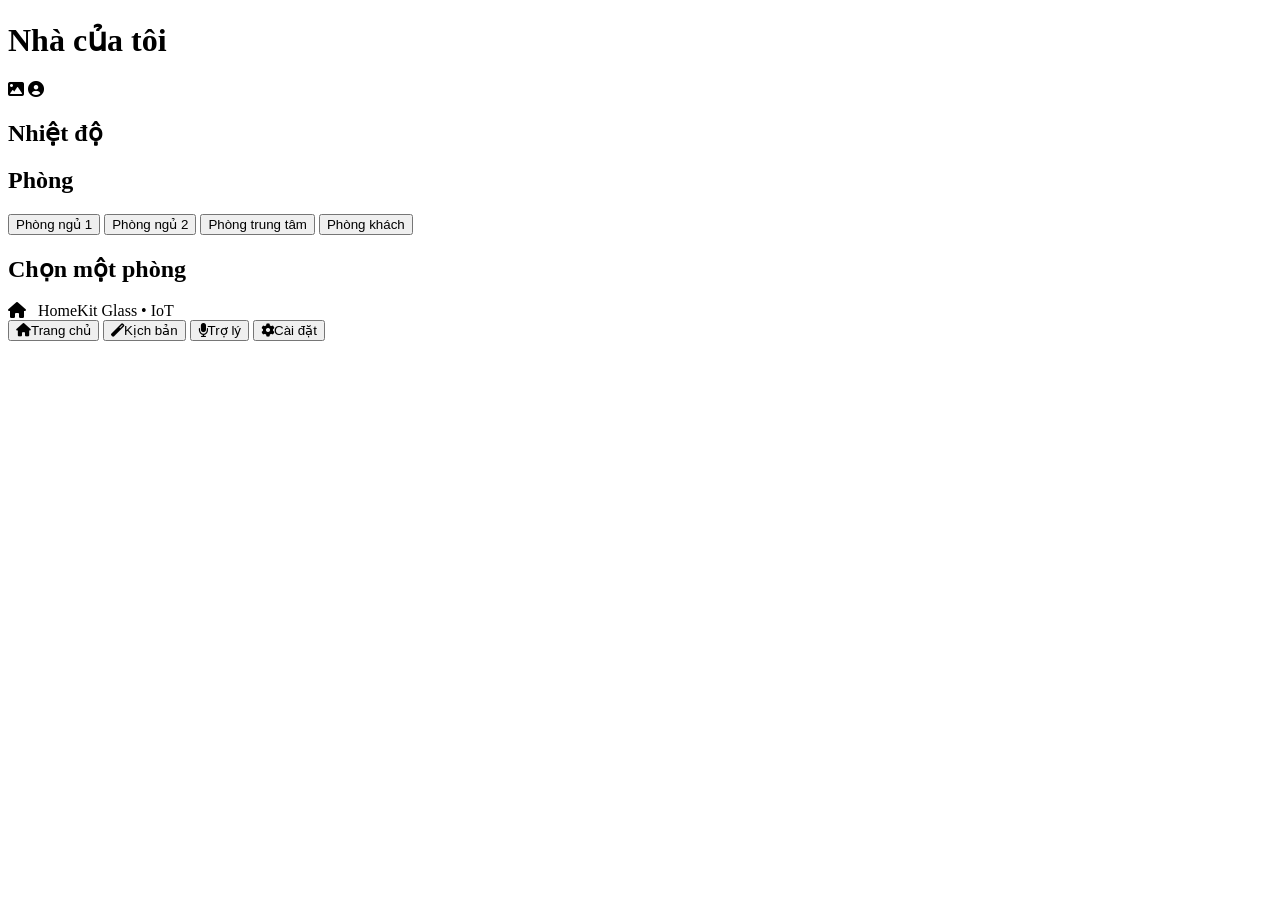
==== index.html @ 7f70e3db "Add files via upload" ====
<!DOCTYPE html>
<html lang="vi">
<head>
    <meta charset="UTF-8" />
    <meta name="viewport" content="width=device-width, initial-scale=1.0, maximum-scale=1.5, user-scalable=yes" />
    <title>HomeKit Glass – IoT</title>
    <!-- Font Awesome -->
    <link rel="stylesheet" href="https://cdnjs.cloudflare.com/ajax/libs/font-awesome/6.0.0-beta3/css/all.min.css" />
    <!-- CSS riêng -->
    <link rel="stylesheet" href="style.css" />
</head>
<body>
    <!-- Các giọt nước trang trí -->
    <div class="water-drop drop1"></div>
    <div class="water-drop drop2"></div>
    <div class="water-drop drop3"></div>
    <div class="water-drop drop4"></div>
    <div class="water-drop drop5"></div>

    <div class="app-container" id="appContainer">
        <!-- Header -->
        <header class="header">
            <h1>Nhà của tôi</h1>
            <div class="header-actions">
                <i class="fas fa-image" id="changeBgBtn" title="Đổi hình nền"></i>
                <i class="fas fa-user-circle"></i>
            </div>
        </header>

        <!-- Khu vực vòng tròn nhiệt độ -->
        <section class="temperature-section">
            <h2 class="section-title">Nhiệt độ</h2>
            <div class="circle-grid" id="circleGrid">
                <!-- 5 vòng tròn sẽ được tạo bởi JavaScript -->
            </div>
        </section>

        <!-- Các phòng (button) -->
        <section class="rooms-section">
            <h2 class="section-title">Phòng</h2>
            <div class="room-grid" id="roomGrid">
                <button class="room-btn" data-room="phong-ngu-1">Phòng ngủ 1</button>
                <button class="room-btn" data-room="phong-ngu-2">Phòng ngủ 2</button>
                <button class="room-btn" data-room="phong-trung-tam">Phòng trung tâm</button>
                <button class="room-btn" data-room="phong-khach">Phòng khách</button>
            </div>
        </section>

        <!-- Khu vực hiển thị thiết bị theo phòng -->
        <section class="devices-section" id="devicesSection">
            <h2 class="section-title" id="roomTitle">Chọn một phòng</h2>
            <div class="device-grid" id="deviceGrid">
                <!-- Các thiết bị sẽ được render bởi JS -->
            </div>
        </section>

        <footer class="footer-note">
            <i class="fas fa-home"></i> &nbsp; HomeKit Glass &bull; IoT
        </footer>
    </div>

    <!-- Bottom Floating Dock -->
    <div class="bottom-dock" id="bottomDock">
        <div class="dock-items">
            <button class="dock-item active" data-tab="home"><i class="fas fa-home"></i><span>Trang chủ</span></button>
            <button class="dock-item" data-tab="scenes"><i class="fas fa-magic"></i><span>Kịch bản</span></button>
            <button class="dock-item" id="voiceBtn"><i class="fas fa-microphone"></i><span>Trợ lý</span></button>
            <button class="dock-item" data-tab="settings"><i class="fas fa-cog"></i><span>Cài đặt</span></button>
        </div>
        <!-- Chỉ báo giọt nước (blob) -->
        <div class="dock-indicator" id="dockIndicator"></div>
    </div>

    <!-- Voice Assistant Wave (hiện khi bấm micro) -->
    <div class="voice-wave" id="voiceWave">
        <div class="wave-bar"></div>
        <div class="wave-bar"></div>
        <div class="wave-bar"></div>
        <div class="wave-bar"></div>
        <div class="wave-bar"></div>
        <div class="wave-bar"></div>
        <div class="wave-bar"></div>
        <div class="wave-bar"></div>
        <div class="wave-bar"></div>
        <div class="wave-bar"></div>
        <div class="wave-bar"></div>
        <div class="wave-bar"></div>
        <div class="wave-bar"></div>
        <div class="wave-bar"></div>
        <div class="wave-bar"></div>
        <div class="wave-bar"></div>
        <div class="wave-bar"></div>
        <div class="wave-bar"></div>
        <div class="wave-bar"></div>
        <div class="wave-bar"></div>
        <div class="wave-bar"></div>
        <div class="wave-bar"></div>
        <div class="wave-bar"></div>
        <div class="wave-bar"></div>
    </div>

    <!-- File input ẩn để đổi hình nền -->
    <input type="file" id="bgInput" accept="image/*" style="display:none;" />

    <!-- ====== PANEL CÀI ĐẶT (Settings) ====== -->
    <div class="settings-overlay" id="settingsOverlay" style="display:none;">
        <div class="settings-panel">
            <div class="settings-header">
                <h2><i class="fas fa-cog"></i> Cài đặt</h2>
                <button class="settings-close" id="settingsClose">&times;</button>
            </div>
            <div class="settings-body">
                <!-- Nhóm GIAO DIỆN -->
                <div class="settings-group">
                    <div class="group-title">GIAO DIỆN</div>
                    <!-- Chủ đề màu -->
                    <div class="setting-item">
                        <div class="setting-icon"><i class="fas fa-palette"></i></div>
                        <div class="setting-content">
                            <label>Chủ đề màu</label>
                            <div class="color-presets">
                                <button class="color-preset" style="background:#00f2fe;" data-color="#00f2fe" title="Cyan Neon"></button>
                                <button class="color-preset" style="background:#7928ca;" data-color="#7928ca" title="Cyberpunk Purple"></button>
                                <button class="color-preset" style="background:#ff5e62;" data-color="#ff5e62" title="Sunset Orange"></button>
                                <button class="color-preset" style="background:#00b09b;" data-color="#00b09b" title="Emerald Green"></button>
                                <button class="color-preset" style="background:#ff007f;" data-color="#ff007f" title="Neon Pink"></button>
                                <input type="color" id="customColorPicker" value="#2c6bff" title="Chọn màu tùy ý" />
                                <input type="text" id="customColorHex" placeholder="#HEX" maxlength="7" value="#2c6bff" />
                            </div>
                        </div>
                    </div>
                    <!-- Độ mờ kính -->
                    <div class="setting-item">
                        <div class="setting-icon"><i class="fas fa-eye"></i></div>
                        <div class="setting-content">
                            <label>Độ trong suốt của kính</label>
                            <input type="range" id="glassOpacitySlider" min="0.1" max="0.9" step="0.05" value="0.25" />
                            <span class="range-value" id="glassOpacityValue">0.25</span>
                        </div>
                    </div>
                    <!-- Độ mờ ảnh nền -->
                    <div class="setting-item">
                        <div class="setting-icon"><i class="fas fa-blur"></i></div>
                        <div class="setting-content">
                            <label>Độ mờ ảnh nền (Blur)</label>
                            <input type="range" id="bgBlurSlider" min="0" max="20" step="1" value="8" />
                            <span class="range-value" id="bgBlurValue">8</span>
                        </div>
                    </div>
                    <!-- Dark/Light mode -->
                    <div class="setting-item">
                        <div class="setting-icon"><i class="fas fa-moon"></i></div>
                        <div class="setting-content">
                            <label>Chế độ kính</label>
                            <div class="toggle-switch">
                                <input type="checkbox" id="darkModeToggle" checked />
                                <label for="darkModeToggle" class="toggle-label"></label>
                                <span class="mode-label" id="modeLabel">Tối</span>
                            </div>
                        </div>
                    </div>
                </div>

                <!-- Nhóm KẾT NỐI -->
                <div class="settings-group">
                    <div class="group-title">KẾT NỐI</div>
                    <!-- MQTT Broker -->
                    <div class="setting-item">
                        <div class="setting-icon"><i class="fas fa-wifi"></i></div>
                        <div class="setting-content">
                            <label>MQTT Broker</label>
                            <div class="mqtt-fields">
                                <input type="text" id="mqttHost" placeholder="Host" value="broker.hivemq.com" />
                                <input type="text" id="mqttPort" placeholder="Port" value="1883" />
                                <input type="text" id="mqttUser" placeholder="Username" />
                                <input type="password" id="mqttPass" placeholder="Password" />
                            </div>
                            <button id="mqttSaveBtn" class="settings-btn">Lưu &amp; Kết nối</button>
                            <div class="connection-status">
                                <span id="connLed" class="led led-green"></span>
                                <span id="connStatusText">Đã kết nối</span>
                                <span id="connPing" style="margin-left:10px;font-size:12px;color:#4a5a7a;">Ping: 12 ms</span>
                            </div>
                        </div>
                    </div>
                    <!-- Tần suất cập nhật -->
                    <div class="setting-item">
                        <div class="setting-icon"><i class="fas fa-sync-alt"></i></div>
                        <div class="setting-content">
                            <label>Tần suất cập nhật</label>
                            <select id="refreshRate">
                                <option value="2000">2 giây</option>
                                <option value="5000" selected>5 giây</option>
                                <option value="10000">10 giây</option>
                            </select>
                        </div>
                    </div>
                </div>

                <!-- Nhóm ÂM THANH -->
                <div class="settings-group">
                    <div class="group-title">ÂM THANH</div>
                    <div class="setting-item">
                        <div class="setting-icon"><i class="fas fa-volume-up"></i></div>
                        <div class="setting-content">
                            <label>Âm thanh nút bấm</label>
                            <div class="toggle-switch">
                                <input type="checkbox" id="soundToggle" checked />
                                <label for="soundToggle" class="toggle-label"></label>
                            </div>
                        </div>
                    </div>
                    <div class="setting-item">
                        <div class="setting-icon"><i class="fas fa-microphone-alt"></i></div>
                        <div class="setting-content">
                            <label>Phản hồi giọng nói</label>
                            <div class="toggle-switch">
                                <input type="checkbox" id="voiceFeedbackToggle" checked />
                                <label for="voiceFeedbackToggle" class="toggle-label"></label>
                            </div>
                        </div>
                    </div>
                </div>

                <!-- Nhóm QUẢN LÝ -->
                <div class="settings-group">
                    <div class="group-title">QUẢN LÝ</div>
                    <div class="setting-item">
                        <div class="setting-icon"><i class="fas fa-undo-alt"></i></div>
                        <div class="setting-content">
                            <label>Khôi phục cài đặt gốc</label>
                            <button id="resetBtn" class="settings-btn reset-btn">Reset</button>
                        </div>
                    </div>
                </div>
            </div>
        </div>
    </div>

    <!-- JavaScript riêng -->
    <script src="script.js"></script>
</body>
</html>
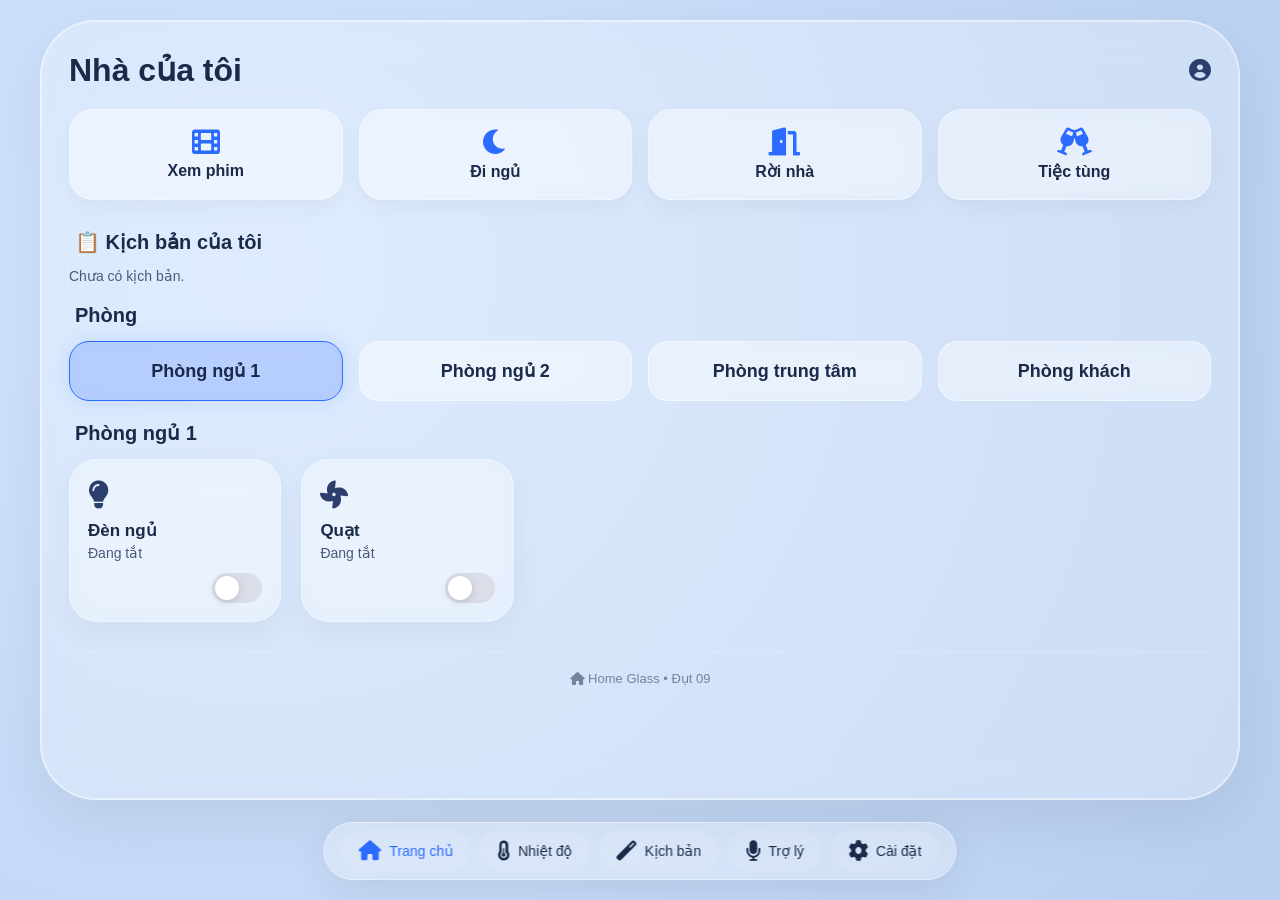
==== commit 7cfab491: "Add files via upload" ====
--- a/index.html
+++ b/index.html
@@ -3,241 +3,440 @@
 <head>
     <meta charset="UTF-8" />
     <meta name="viewport" content="width=device-width, initial-scale=1.0, maximum-scale=1.5, user-scalable=yes" />
-    <title>HomeKit Glass – IoT</title>
-    <!-- Font Awesome -->
+    <title>HomeKit – Trang chủ</title>
     <link rel="stylesheet" href="https://cdnjs.cloudflare.com/ajax/libs/font-awesome/6.0.0-beta3/css/all.min.css" />
-    <!-- CSS riêng -->
-    <link rel="stylesheet" href="style.css" />
+    <style>
+        * { margin: 0; padding: 0; box-sizing: border-box; font-family: -apple-system, BlinkMacSystemFont, 'Segoe UI', Roboto, sans-serif; }
+        body {
+            min-height: 100vh;
+            background: radial-gradient(circle at 20% 30%, #d4e6ff, #b8cff0);
+            padding: 20px 20px 100px;
+            display: flex;
+            justify-content: center;
+            transition: background 0.5s;
+            background-size: cover;
+            background-position: center;
+        }
+        :root {
+            --primary-color: #2c6bff;
+            --glass-opacity: 0.25;
+            --glass-blur: 18px;
+        }
+        .app-container {
+            max-width: 1200px; width: 100%;
+            background: rgba(255,255,255,0.25);
+            backdrop-filter: blur(var(--glass-blur, 18px));
+            -webkit-backdrop-filter: blur(var(--glass-blur, 18px));
+            border-radius: 56px;
+            padding: 30px 28px 35px;
+            border: 1px solid rgba(255,255,255,0.5);
+            box-shadow: 0 20px 60px rgba(0,0,0,0.08), 0 0 0 1px rgba(255,255,255,0.4) inset;
+            transition: 0.3s;
+            position: relative;
+        }
+        .header { display: flex; justify-content: space-between; align-items: center; padding-bottom: 20px; flex-wrap: wrap; gap: 12px; }
+        .header h1 { font-size: 32px; font-weight: 700; color: #1c2a4a; }
+        .header-actions { display: flex; gap: 20px; font-size: 22px; color: #2c3e6b; cursor: pointer; }
+        .section-title { font-size: 20px; font-weight: 600; color: #1c2a4a; margin: 20px 0 14px 6px; }
+
+        /* Quick scenes */
+        .quick-scenes { display: grid; grid-template-columns: repeat(4, 1fr); gap: 16px; margin-bottom: 30px; }
+        .scene-card {
+            background: rgba(255,255,255,0.3);
+            backdrop-filter: blur(10px);
+            border-radius: 24px;
+            padding: 18px 12px;
+            text-align: center;
+            border: 1px solid rgba(255,255,255,0.4);
+            cursor: pointer;
+            transition: 0.25s;
+            box-shadow: 0 8px 20px rgba(0,0,0,0.04);
+        }
+        .scene-card:hover { transform: translateY(-4px); background: rgba(255,255,255,0.45); }
+        .scene-card i { font-size: 28px; color: var(--primary-color); margin-bottom: 6px; display: block; }
+        .scene-card span { font-weight: 600; color: #1c2a4a; font-size: 16px; }
+
+        /* My scenes (from kichban) */
+        .my-scenes { display: flex; flex-wrap: wrap; gap: 12px; margin-bottom: 20px; }
+        .my-scene-btn {
+            background: rgba(255,255,255,0.25);
+            backdrop-filter: blur(8px);
+            border: 1px solid rgba(255,255,255,0.4);
+            border-radius: 30px;
+            padding: 10px 20px;
+            font-size: 16px;
+            font-weight: 500;
+            color: #1c2a4a;
+            cursor: pointer;
+            transition: 0.2s;
+            display: flex;
+            align-items: center;
+            gap: 8px;
+        }
+        .my-scene-btn:hover { background: rgba(255,255,255,0.45); transform: translateY(-2px); }
+        .my-scene-btn i { color: var(--primary-color); }
+
+        /* Rooms & devices */
+        .room-grid { display: grid; grid-template-columns: repeat(4, 1fr); gap: 16px; margin-bottom: 20px; }
+        .room-btn {
+            background: rgba(255,255,255,0.3);
+            backdrop-filter: blur(10px);
+            border: 1px solid rgba(255,255,255,0.5);
+            border-radius: 20px;
+            padding: 18px 12px;
+            font-size: 18px;
+            font-weight: 600;
+            color: #1c2a4a;
+            cursor: pointer;
+            transition: 0.25s;
+            text-align: center;
+            position: relative;
+            overflow: hidden;
+        }
+        .room-btn:hover { transform: translateY(-3px); background: rgba(255,255,255,0.45); }
+        .room-btn.active {
+            background: rgba(44, 107, 255, 0.25);
+            border-color: var(--primary-color);
+            box-shadow: 0 0 20px rgba(44,107,255,0.15);
+        }
+        .device-grid {
+            display: grid;
+            grid-template-columns: repeat(auto-fill, minmax(200px, 1fr));
+            gap: 20px;
+            margin-top: 6px;
+        }
+        .device-card {
+            background: rgba(255,255,255, var(--glass-opacity));
+            backdrop-filter: blur(var(--glass-blur));
+            border-radius: 28px;
+            padding: 20px 18px 18px;
+            border: 1px solid rgba(255,255,255,0.4);
+            box-shadow: 0 10px 30px rgba(0,0,0,0.05);
+            display: flex;
+            flex-direction: column;
+            min-height: 150px;
+            transition: 0.3s;
+            position: relative;
+            overflow: hidden;
+        }
+        .device-card:hover { background: rgba(255,255,255,0.4); transform: translateY(-2px); }
+        .device-icon { font-size: 28px; color: #2c3e6b; margin-bottom: 8px; }
+        .device-name { font-size: 17px; font-weight: 600; color: #1c2a4a; }
+        .device-status { font-size: 14px; color: #4a5a7a; margin: 4px 0 12px; flex: 1; }
+        .toggle-wrapper { display: flex; justify-content: flex-end; margin-top: auto; }
+        .toggle {
+            width: 50px; height: 30px;
+            background: rgba(200,200,210,0.5);
+            border-radius: 30px;
+            position: relative;
+            cursor: pointer;
+            border: none;
+            outline: none;
+            transition: 0.3s;
+            backdrop-filter: blur(4px);
+        }
+        .toggle.active {
+            background: var(--primary-color);
+            box-shadow: 0 0 24px var(--primary-color), 0 0 48px var(--primary-color);
+        }
+        .toggle::after {
+            content: '';
+            position: absolute;
+            top: 3px; left: 3px;
+            width: 24px; height: 24px;
+            background: white;
+            border-radius: 50%;
+            box-shadow: 0 2px 8px rgba(0,0,0,0.15);
+            transition: 0.3s;
+        }
+        .toggle.active::after { left: 23px; }
+
+        /* Bottom nav */
+        .bottom-nav {
+            position: fixed;
+            bottom: 20px;
+            left: 50%;
+            transform: translateX(-50%);
+            background: rgba(255,255,255,0.3);
+            backdrop-filter: blur(20px);
+            -webkit-backdrop-filter: blur(20px);
+            border-radius: 40px;
+            padding: 8px 16px;
+            border: 1px solid rgba(255,255,255,0.4);
+            box-shadow: 0 10px 40px rgba(0,0,0,0.08);
+            z-index: 1000;
+            display: flex;
+            gap: 8px;
+            user-select: none;
+            min-width: 300px;
+            justify-content: center;
+        }
+        .nav-item {
+            background: transparent;
+            border: none;
+            padding: 10px 18px;
+            border-radius: 30px;
+            cursor: pointer;
+            display: flex;
+            align-items: center;
+            gap: 8px;
+            font-size: 16px;
+            font-weight: 500;
+            color: #1c2a4a;
+            transition: 0.2s;
+            background: rgba(255,255,255,0.1);
+            text-decoration: none;
+        }
+        .nav-item i { font-size: 20px; }
+        .nav-item span { font-size: 14px; }
+        .nav-item:hover { background: rgba(255,255,255,0.2); }
+        .nav-item.active { color: var(--primary-color); }
+
+        @media (max-width: 768px) {
+            .quick-scenes { grid-template-columns: repeat(2, 1fr); }
+            .room-grid { grid-template-columns: repeat(2, 1fr); }
+            .bottom-nav { min-width: unset; padding: 8px 12px; gap: 4px; }
+            .nav-item { padding: 8px 12px; font-size: 14px; }
+            .nav-item span { display: none; }
+            .nav-item i { font-size: 22px; }
+            .app-container { padding: 20px 16px 25px; }
+        }
+        @media (max-width: 480px) {
+            .device-grid { grid-template-columns: 1fr 1fr; }
+            .quick-scenes { grid-template-columns: 1fr 1fr; }
+            .room-grid { grid-template-columns: 1fr 1fr; }
+        }
+        .footer-note { margin-top: 30px; text-align: center; font-size: 13px; color: #4a5a7a; opacity: 0.7; border-top: 1px solid rgba(255,255,255,0.3); padding-top: 18px; }
+    </style>
 </head>
 <body>
-    <!-- Các giọt nước trang trí -->
-    <div class="water-drop drop1"></div>
-    <div class="water-drop drop2"></div>
-    <div class="water-drop drop3"></div>
-    <div class="water-drop drop4"></div>
-    <div class="water-drop drop5"></div>
-
-    <div class="app-container" id="appContainer">
-        <!-- Header -->
-        <header class="header">
-            <h1>Nhà của tôi</h1>
-            <div class="header-actions">
-                <i class="fas fa-image" id="changeBgBtn" title="Đổi hình nền"></i>
-                <i class="fas fa-user-circle"></i>
-            </div>
-        </header>
-
-        <!-- Khu vực vòng tròn nhiệt độ -->
-        <section class="temperature-section">
-            <h2 class="section-title">Nhiệt độ</h2>
-            <div class="circle-grid" id="circleGrid">
-                <!-- 5 vòng tròn sẽ được tạo bởi JavaScript -->
-            </div>
-        </section>
-
-        <!-- Các phòng (button) -->
-        <section class="rooms-section">
-            <h2 class="section-title">Phòng</h2>
-            <div class="room-grid" id="roomGrid">
-                <button class="room-btn" data-room="phong-ngu-1">Phòng ngủ 1</button>
-                <button class="room-btn" data-room="phong-ngu-2">Phòng ngủ 2</button>
-                <button class="room-btn" data-room="phong-trung-tam">Phòng trung tâm</button>
-                <button class="room-btn" data-room="phong-khach">Phòng khách</button>
-            </div>
-        </section>
-
-        <!-- Khu vực hiển thị thiết bị theo phòng -->
-        <section class="devices-section" id="devicesSection">
-            <h2 class="section-title" id="roomTitle">Chọn một phòng</h2>
-            <div class="device-grid" id="deviceGrid">
-                <!-- Các thiết bị sẽ được render bởi JS -->
-            </div>
-        </section>
-
-        <footer class="footer-note">
-            <i class="fas fa-home"></i> &nbsp; HomeKit Glass &bull; IoT
-        </footer>
-    </div>
-
-    <!-- Bottom Floating Dock -->
-    <div class="bottom-dock" id="bottomDock">
-        <div class="dock-items">
-            <button class="dock-item active" data-tab="home"><i class="fas fa-home"></i><span>Trang chủ</span></button>
-            <button class="dock-item" data-tab="scenes"><i class="fas fa-magic"></i><span>Kịch bản</span></button>
-            <button class="dock-item" id="voiceBtn"><i class="fas fa-microphone"></i><span>Trợ lý</span></button>
-            <button class="dock-item" data-tab="settings"><i class="fas fa-cog"></i><span>Cài đặt</span></button>
+
+<div class="app-container" id="appContainer">
+    <header class="header">
+        <h1>Nhà của tôi</h1>
+        <div class="header-actions"><i class="fas fa-user-circle"></i></div>
+    </header>
+
+    <!-- QUICK SCENES (cố định) -->
+    <section class="quick-scenes">
+        <div class="scene-card" data-scene="movie"><i class="fas fa-film"></i><span>Xem phim</span></div>
+        <div class="scene-card" data-scene="sleep"><i class="fas fa-moon"></i><span>Đi ngủ</span></div>
+        <div class="scene-card" data-scene="leave"><i class="fas fa-door-open"></i><span>Rời nhà</span></div>
+        <div class="scene-card" data-scene="party"><i class="fas fa-glass-cheers"></i><span>Tiệc tùng</span></div>
+    </section>
+
+    <!-- KỊCH BẢN CỦA TÔI (từ kichban) -->
+    <section>
+        <h2 class="section-title">📋 Kịch bản của tôi</h2>
+        <div class="my-scenes" id="myScenesContainer"></div>
+    </section>
+
+    <!-- PHÒNG -->
+    <section class="rooms-section">
+        <h2 class="section-title">Phòng</h2>
+        <div class="room-grid" id="roomGrid">
+            <button class="room-btn" data-room="phong-ngu-1">Phòng ngủ 1</button>
+            <button class="room-btn" data-room="phong-ngu-2">Phòng ngủ 2</button>
+            <button class="room-btn" data-room="phong-trung-tam">Phòng trung tâm</button>
+            <button class="room-btn" data-room="phong-khach">Phòng khách</button>
         </div>
-        <!-- Chỉ báo giọt nước (blob) -->
-        <div class="dock-indicator" id="dockIndicator"></div>
-    </div>
-
-    <!-- Voice Assistant Wave (hiện khi bấm micro) -->
-    <div class="voice-wave" id="voiceWave">
-        <div class="wave-bar"></div>
-        <div class="wave-bar"></div>
-        <div class="wave-bar"></div>
-        <div class="wave-bar"></div>
-        <div class="wave-bar"></div>
-        <div class="wave-bar"></div>
-        <div class="wave-bar"></div>
-        <div class="wave-bar"></div>
-        <div class="wave-bar"></div>
-        <div class="wave-bar"></div>
-        <div class="wave-bar"></div>
-        <div class="wave-bar"></div>
-        <div class="wave-bar"></div>
-        <div class="wave-bar"></div>
-        <div class="wave-bar"></div>
-        <div class="wave-bar"></div>
-        <div class="wave-bar"></div>
-        <div class="wave-bar"></div>
-        <div class="wave-bar"></div>
-        <div class="wave-bar"></div>
-        <div class="wave-bar"></div>
-        <div class="wave-bar"></div>
-        <div class="wave-bar"></div>
-        <div class="wave-bar"></div>
-    </div>
-
-    <!-- File input ẩn để đổi hình nền -->
-    <input type="file" id="bgInput" accept="image/*" style="display:none;" />
-
-    <!-- ====== PANEL CÀI ĐẶT (Settings) ====== -->
-    <div class="settings-overlay" id="settingsOverlay" style="display:none;">
-        <div class="settings-panel">
-            <div class="settings-header">
-                <h2><i class="fas fa-cog"></i> Cài đặt</h2>
-                <button class="settings-close" id="settingsClose">&times;</button>
-            </div>
-            <div class="settings-body">
-                <!-- Nhóm GIAO DIỆN -->
-                <div class="settings-group">
-                    <div class="group-title">GIAO DIỆN</div>
-                    <!-- Chủ đề màu -->
-                    <div class="setting-item">
-                        <div class="setting-icon"><i class="fas fa-palette"></i></div>
-                        <div class="setting-content">
-                            <label>Chủ đề màu</label>
-                            <div class="color-presets">
-                                <button class="color-preset" style="background:#00f2fe;" data-color="#00f2fe" title="Cyan Neon"></button>
-                                <button class="color-preset" style="background:#7928ca;" data-color="#7928ca" title="Cyberpunk Purple"></button>
-                                <button class="color-preset" style="background:#ff5e62;" data-color="#ff5e62" title="Sunset Orange"></button>
-                                <button class="color-preset" style="background:#00b09b;" data-color="#00b09b" title="Emerald Green"></button>
-                                <button class="color-preset" style="background:#ff007f;" data-color="#ff007f" title="Neon Pink"></button>
-                                <input type="color" id="customColorPicker" value="#2c6bff" title="Chọn màu tùy ý" />
-                                <input type="text" id="customColorHex" placeholder="#HEX" maxlength="7" value="#2c6bff" />
-                            </div>
-                        </div>
-                    </div>
-                    <!-- Độ mờ kính -->
-                    <div class="setting-item">
-                        <div class="setting-icon"><i class="fas fa-eye"></i></div>
-                        <div class="setting-content">
-                            <label>Độ trong suốt của kính</label>
-                            <input type="range" id="glassOpacitySlider" min="0.1" max="0.9" step="0.05" value="0.25" />
-                            <span class="range-value" id="glassOpacityValue">0.25</span>
-                        </div>
-                    </div>
-                    <!-- Độ mờ ảnh nền -->
-                    <div class="setting-item">
-                        <div class="setting-icon"><i class="fas fa-blur"></i></div>
-                        <div class="setting-content">
-                            <label>Độ mờ ảnh nền (Blur)</label>
-                            <input type="range" id="bgBlurSlider" min="0" max="20" step="1" value="8" />
-                            <span class="range-value" id="bgBlurValue">8</span>
-                        </div>
-                    </div>
-                    <!-- Dark/Light mode -->
-                    <div class="setting-item">
-                        <div class="setting-icon"><i class="fas fa-moon"></i></div>
-                        <div class="setting-content">
-                            <label>Chế độ kính</label>
-                            <div class="toggle-switch">
-                                <input type="checkbox" id="darkModeToggle" checked />
-                                <label for="darkModeToggle" class="toggle-label"></label>
-                                <span class="mode-label" id="modeLabel">Tối</span>
-                            </div>
-                        </div>
+    </section>
+
+    <!-- THIẾT BỊ -->
+    <section class="devices-section">
+        <h2 class="section-title" id="roomTitle">Chọn một phòng</h2>
+        <div class="device-grid" id="deviceGrid"></div>
+    </section>
+
+    <div class="footer-note"><i class="fas fa-home"></i> Home Glass &bull; Đụt 09</div>
+</div>
+
+<!-- BOTTOM NAV -->
+<nav class="bottom-nav">
+    <a href="index.html" class="nav-item active"><i class="fas fa-home"></i><span>Trang chủ</span></a>
+    <a href="nhietdo.html" class="nav-item"><i class="fas fa-thermometer-half"></i><span>Nhiệt độ</span></a>
+    <a href="kichban.html" class="nav-item"><i class="fas fa-magic"></i><span>Kịch bản</span></a>
+    <a href="troly.html" class="nav-item"><i class="fas fa-microphone"></i><span>Trợ lý</span></a>
+    <a href="caidat.html" class="nav-item"><i class="fas fa-cog"></i><span>Cài đặt</span></a>
+</nav>
+
+<script>
+(function() {
+    'use strict';
+
+    const roomDevices = {
+        'phong-ngu-1': [
+            { name: 'Đèn ngủ', icon: 'fa-lightbulb', status: 'Đang tắt', on: false, type: 'light' },
+            { name: 'Quạt', icon: 'fa-fan', status: 'Đang tắt', on: false, type: 'fan' }
+        ],
+        'phong-ngu-2': [
+            { name: 'Đèn học', icon: 'fa-lamp', status: 'Đang tắt', on: false, type: 'light' },
+            { name: 'Ổ cắm', icon: 'fa-plug', status: 'Đang tắt', on: false, type: 'plug' }
+        ],
+        'phong-trung-tam': [
+            { name: 'Đèn trần', icon: 'fa-lightbulb', status: 'Đang tắt', on: false, type: 'light' },
+            { name: 'Máy lạnh', icon: 'fa-snowflake', status: 'Đang tắt', on: false, type: 'ac' },
+            { name: 'TV', icon: 'fa-tv', status: 'Đang tắt', on: false, type: 'tv' }
+        ],
+        'phong-khach': [
+            { name: 'Đèn chùm', icon: 'fa-lightbulb', status: 'Đang tắt', on: false, type: 'light' },
+            { name: 'Quạt trần', icon: 'fa-fan', status: 'Đang tắt', on: false, type: 'fan' },
+            { name: 'Rèm cửa', icon: 'fa-wind', status: 'Đang tắt', on: false, type: 'curtain' }
+        ]
+    };
+
+    const roomGrid = document.getElementById('roomGrid');
+    const deviceGrid = document.getElementById('deviceGrid');
+    const roomTitle = document.getElementById('roomTitle');
+    const appContainer = document.getElementById('appContainer');
+
+    // Hàm cập nhật nền
+    function updateBackgroundFromStorage() {
+        const bg = localStorage.getItem('bgImage');
+        if (bg) {
+            document.body.style.backgroundImage = `url(${bg})`;
+            document.body.style.backgroundSize = 'cover';
+            document.body.style.backgroundPosition = 'center';
+        } else {
+            document.body.style.backgroundImage = '';
+            document.body.style.backgroundColor = '';
+            document.body.style.background = ''; // Reset về mặc định của CSS đã có
+        }
+    }
+
+    function loadSettings() {
+        const primary = localStorage.getItem('primaryColor');
+        if (primary) document.documentElement.style.setProperty('--primary-color', primary);
+        const glassOpacity = localStorage.getItem('glassOpacity');
+        if (glassOpacity) document.documentElement.style.setProperty('--glass-opacity', glassOpacity);
+        const glassBlur = localStorage.getItem('glassBlur');
+        if (glassBlur) document.documentElement.style.setProperty('--glass-blur', glassBlur + 'px');
+        
+        updateBackgroundFromStorage();
+
+        const darkMode = localStorage.getItem('darkMode') === 'true';
+        if (darkMode) {
+            document.body.style.backgroundColor = '#1a1a2e';
+            appContainer.style.background = 'rgba(0,0,0,0.4)';
+            appContainer.style.borderColor = 'rgba(255,255,255,0.1)';
+        } else {
+            document.body.style.backgroundColor = '';
+            appContainer.style.background = '';
+            appContainer.style.borderColor = '';
+        }
+    }
+    loadSettings();
+
+    // Lắng nghe thay đổi từ caidat.html (Đồng bộ thời gian thực)
+    window.addEventListener('storage', function(e) {
+        if (e.key === 'bgImage') updateBackgroundFromStorage();
+        if (e.key === 'primaryColor') document.documentElement.style.setProperty('--primary-color', e.newValue);
+        if (e.key === 'glassBlur') document.documentElement.style.setProperty('--glass-blur', e.newValue + 'px');
+        if (e.key === 'glassOpacity') document.documentElement.style.setProperty('--glass-opacity', e.newValue);
+        if (e.key === 'darkMode') location.reload();
+    });
+
+    // Phần render thiết bị (Giữ nguyên logic của bạn)
+    function renderDevices(roomKey) {
+        const devices = roomDevices[roomKey];
+        if (!devices) { deviceGrid.innerHTML = '<p style="color:#4a5a7a;padding:20px;">Không có thiết bị.</p>'; return; }
+        let html = '';
+        devices.forEach((dev, index) => {
+            const statusText = dev.on ? 'Đang bật' : 'Đang tắt';
+            const toggleClass = dev.on ? 'active' : '';
+            html += `
+                <div class="device-card" data-device-index="${index}" data-room="${roomKey}">
+                    <div class="device-icon"><i class="fas ${dev.icon}"></i></div>
+                    <div class="device-name">${dev.name}</div>
+                    <div class="device-status">${statusText}</div>
+                    <div class="toggle-wrapper">
+                        <button class="toggle ${toggleClass}" data-index="${index}" data-room="${roomKey}"></button>
                     </div>
                 </div>
-
-                <!-- Nhóm KẾT NỐI -->
-                <div class="settings-group">
-                    <div class="group-title">KẾT NỐI</div>
-                    <!-- MQTT Broker -->
-                    <div class="setting-item">
-                        <div class="setting-icon"><i class="fas fa-wifi"></i></div>
-                        <div class="setting-content">
-                            <label>MQTT Broker</label>
-                            <div class="mqtt-fields">
-                                <input type="text" id="mqttHost" placeholder="Host" value="broker.hivemq.com" />
-                                <input type="text" id="mqttPort" placeholder="Port" value="1883" />
-                                <input type="text" id="mqttUser" placeholder="Username" />
-                                <input type="password" id="mqttPass" placeholder="Password" />
-                            </div>
-                            <button id="mqttSaveBtn" class="settings-btn">Lưu &amp; Kết nối</button>
-                            <div class="connection-status">
-                                <span id="connLed" class="led led-green"></span>
-                                <span id="connStatusText">Đã kết nối</span>
-                                <span id="connPing" style="margin-left:10px;font-size:12px;color:#4a5a7a;">Ping: 12 ms</span>
-                            </div>
-                        </div>
-                    </div>
-                    <!-- Tần suất cập nhật -->
-                    <div class="setting-item">
-                        <div class="setting-icon"><i class="fas fa-sync-alt"></i></div>
-                        <div class="setting-content">
-                            <label>Tần suất cập nhật</label>
-                            <select id="refreshRate">
-                                <option value="2000">2 giây</option>
-                                <option value="5000" selected>5 giây</option>
-                                <option value="10000">10 giây</option>
-                            </select>
-                        </div>
-                    </div>
-                </div>
-
-                <!-- Nhóm ÂM THANH -->
-                <div class="settings-group">
-                    <div class="group-title">ÂM THANH</div>
-                    <div class="setting-item">
-                        <div class="setting-icon"><i class="fas fa-volume-up"></i></div>
-                        <div class="setting-content">
-                            <label>Âm thanh nút bấm</label>
-                            <div class="toggle-switch">
-                                <input type="checkbox" id="soundToggle" checked />
-                                <label for="soundToggle" class="toggle-label"></label>
-                            </div>
-                        </div>
-                    </div>
-                    <div class="setting-item">
-                        <div class="setting-icon"><i class="fas fa-microphone-alt"></i></div>
-                        <div class="setting-content">
-                            <label>Phản hồi giọng nói</label>
-                            <div class="toggle-switch">
-                                <input type="checkbox" id="voiceFeedbackToggle" checked />
-                                <label for="voiceFeedbackToggle" class="toggle-label"></label>
-                            </div>
-                        </div>
-                    </div>
-                </div>
-
-                <!-- Nhóm QUẢN LÝ -->
-                <div class="settings-group">
-                    <div class="group-title">QUẢN LÝ</div>
-                    <div class="setting-item">
-                        <div class="setting-icon"><i class="fas fa-undo-alt"></i></div>
-                        <div class="setting-content">
-                            <label>Khôi phục cài đặt gốc</label>
-                            <button id="resetBtn" class="settings-btn reset-btn">Reset</button>
-                        </div>
-                    </div>
-                </div>
-            </div>
-        </div>
-    </div>
-
-    <!-- JavaScript riêng -->
-    <script src="script.js"></script>
+            `;
+        });
+        deviceGrid.innerHTML = html;
+        deviceGrid.querySelectorAll('.toggle').forEach(btn => {
+            btn.addEventListener('click', function(e) {
+                e.stopPropagation();
+                const room = this.dataset.room;
+                const idx = parseInt(this.dataset.index);
+                const dev = roomDevices[room][idx];
+                dev.on = !dev.on;
+                renderDevices(room);
+                highlightRoom(room);
+                if (localStorage.getItem('soundEnabled') !== 'false') playClickSound();
+            });
+        });
+    }
+
+    function highlightRoom(roomKey) {
+        roomGrid.querySelectorAll('.room-btn').forEach(btn => {
+            btn.classList.toggle('active', btn.dataset.room === roomKey);
+        });
+    }
+
+    function handleRoomClick(roomKey) {
+        const roomName = { 'phong-ngu-1': 'Phòng ngủ 1', 'phong-ngu-2': 'Phòng ngủ 2', 'phong-trung-tam': 'Phòng trung tâm', 'phong-khach': 'Phòng khách' }[roomKey] || roomKey;
+        roomTitle.textContent = roomName;
+        renderDevices(roomKey);
+        highlightRoom(roomKey);
+    }
+
+    roomGrid.querySelectorAll('.room-btn').forEach(btn => {
+        btn.addEventListener('click', function() { handleRoomClick(this.dataset.room); });
+    });
+
+    // Load phòng mặc định
+    const defaultRoom = 'phong-ngu-1';
+    const defaultBtn = roomGrid.querySelector(`.room-btn[data-room="${defaultRoom}"]`);
+    if (defaultBtn) { defaultBtn.classList.add('active'); handleRoomClick(defaultRoom); }
+
+    // Âm thanh, Toast, Quick Scenes, My Scenes... (Giữ nguyên vì không liên quan đến lỗi background)
+    function showToast(msg) {
+        const toast = document.createElement('div');
+        toast.style.cssText = `position: fixed; top: 30px; left: 50%; transform: translateX(-50%); background: rgba(0,0,0,0.7); backdrop-filter: blur(10px); color: white; padding: 14px 28px; border-radius: 40px; font-size: 16px; font-weight: 500; z-index: 9999; box-shadow: 0 10px 40px rgba(0,0,0,0.2); animation: fadeInDown 0.4s ease;`;
+        toast.textContent = msg;
+        document.body.appendChild(toast);
+        setTimeout(() => { toast.style.opacity = '0'; toast.style.transition = '0.4s'; setTimeout(() => toast.remove(), 500); }, 2500);
+    }
+    function playClickSound() {
+        try { const audioCtx = new (window.AudioContext || window.webkitAudioContext)(); const osc = audioCtx.createOscillator(); const gain = audioCtx.createGain(); osc.connect(gain); gain.connect(audioCtx.destination); osc.frequency.value = 800; osc.type = 'sine'; gain.gain.value = 0.1; osc.start(); gain.gain.exponentialRampToValueAtTime(0.001, audioCtx.currentTime + 0.05); osc.stop(audioCtx.currentTime + 0.05); } catch(e) {}
+    }
+    
+    // Load My Scenes
+    function loadMyScenes() {
+        const container = document.getElementById('myScenesContainer');
+        const scenes = JSON.parse(localStorage.getItem('scenes')) || [];
+        if (scenes.length === 0) { container.innerHTML = '<span style="color:#4a5a7a;font-size:14px;">Chưa có kịch bản.</span>'; return; }
+        container.innerHTML = '';
+        scenes.forEach((scene, index) => {
+            const btn = document.createElement('button');
+            btn.className = 'my-scene-btn';
+            btn.innerHTML = `<i class="fas ${scene.icon || 'fa-film'}"></i> ${scene.name}`;
+            btn.dataset.index = index;
+            btn.addEventListener('click', function() {
+                const sceneObj = scenes[index];
+                sceneObj.devices.forEach(device => {
+                    for (let room in roomDevices) {
+                        const dev = roomDevices[room].find(d => d.name === device.name);
+                        if (dev) dev.on = device.state;
+                    }
+                });
+                const activeRoom = document.querySelector('.room-btn.active');
+                if (activeRoom) renderDevices(activeRoom.dataset.room);
+                showToast(`✅ Đã chạy "${sceneObj.name}"`);
+            });
+            container.appendChild(btn);
+        });
+    }
+    loadMyScenes();
+    window.addEventListener('storage', function(e) { if (e.key === 'scenes') loadMyScenes(); });
+
+    const styleAnim = document.createElement('style');
+    styleAnim.textContent = `@keyframes fadeInDown { from { opacity: 0; transform: translateX(-50%) translateY(-20px); } to { opacity: 1; transform: translateX(-50%) translateY(0); } }`;
+    document.head.appendChild(styleAnim);
+})();
+</script>
 </body>
 </html>
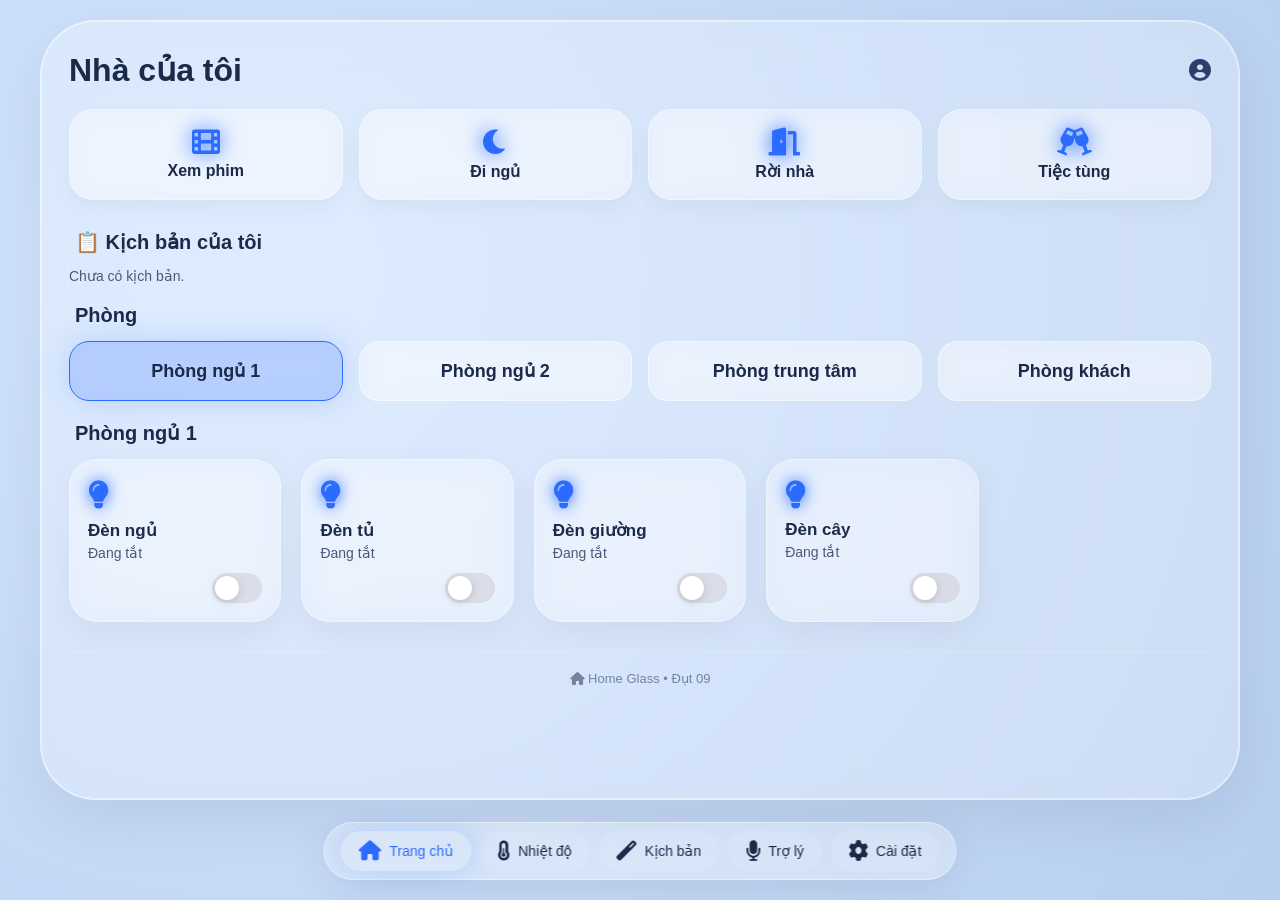
==== commit 34d165ce: "Add files via upload" ====
--- a/index.html
+++ b/index.html
@@ -52,8 +52,8 @@
             transition: 0.25s;
             box-shadow: 0 8px 20px rgba(0,0,0,0.04);
         }
-        .scene-card:hover { transform: translateY(-4px); background: rgba(255,255,255,0.45); }
-        .scene-card i { font-size: 28px; color: var(--primary-color); margin-bottom: 6px; display: block; }
+        .scene-card:hover { transform: translateY(-4px); background: rgba(255,255,255,0.45); box-shadow: 0 0 30px var(--primary-color); }
+        .scene-card i { font-size: 28px; color: var(--primary-color); margin-bottom: 6px; display: block; text-shadow: 0 0 20px var(--primary-color); }
         .scene-card span { font-weight: 600; color: #1c2a4a; font-size: 16px; }
 
         /* My scenes (from kichban) */
@@ -72,9 +72,11 @@
             display: flex;
             align-items: center;
             gap: 8px;
-        }
-        .my-scene-btn:hover { background: rgba(255,255,255,0.45); transform: translateY(-2px); }
-        .my-scene-btn i { color: var(--primary-color); }
+            box-shadow: 0 0 0 0 rgba(44,107,255,0);
+            transition: box-shadow 0.3s, background 0.3s;
+        }
+        .my-scene-btn:hover { background: rgba(255,255,255,0.45); transform: translateY(-2px); box-shadow: 0 0 20px rgba(44,107,255,0.2); }
+        .my-scene-btn i { color: var(--primary-color); text-shadow: 0 0 12px var(--primary-color); }
 
         /* Rooms & devices */
         .room-grid { display: grid; grid-template-columns: repeat(4, 1fr); gap: 16px; margin-bottom: 20px; }
@@ -92,12 +94,14 @@
             text-align: center;
             position: relative;
             overflow: hidden;
+            box-shadow: 0 0 0 0 rgba(44,107,255,0);
+            transition: box-shadow 0.3s, background 0.3s, transform 0.3s;
         }
         .room-btn:hover { transform: translateY(-3px); background: rgba(255,255,255,0.45); }
         .room-btn.active {
             background: rgba(44, 107, 255, 0.25);
             border-color: var(--primary-color);
-            box-shadow: 0 0 20px rgba(44,107,255,0.15);
+            box-shadow: 0 0 30px rgba(44,107,255,0.2);
         }
         .device-grid {
             display: grid;
@@ -119,8 +123,8 @@
             position: relative;
             overflow: hidden;
         }
-        .device-card:hover { background: rgba(255,255,255,0.4); transform: translateY(-2px); }
-        .device-icon { font-size: 28px; color: #2c3e6b; margin-bottom: 8px; }
+        .device-card:hover { background: rgba(255,255,255,0.4); transform: translateY(-2px); box-shadow: 0 0 30px var(--primary-color); }
+        .device-icon { font-size: 28px; color: var(--primary-color); margin-bottom: 8px; text-shadow: 0 0 16px var(--primary-color); }
         .device-name { font-size: 17px; font-weight: 600; color: #1c2a4a; }
         .device-status { font-size: 14px; color: #4a5a7a; margin: 4px 0 12px; flex: 1; }
         .toggle-wrapper { display: flex; justify-content: flex-end; margin-top: auto; }
@@ -134,10 +138,11 @@
             outline: none;
             transition: 0.3s;
             backdrop-filter: blur(4px);
+            box-shadow: 0 0 0 0 rgba(44,107,255,0);
         }
         .toggle.active {
             background: var(--primary-color);
-            box-shadow: 0 0 24px var(--primary-color), 0 0 48px var(--primary-color);
+            box-shadow: 0 0 30px var(--primary-color), 0 0 60px var(--primary-color);
         }
         .toggle::after {
             content: '';
@@ -186,11 +191,13 @@
             transition: 0.2s;
             background: rgba(255,255,255,0.1);
             text-decoration: none;
+            box-shadow: 0 0 0 0 rgba(44,107,255,0);
+            transition: box-shadow 0.3s, background 0.3s;
         }
         .nav-item i { font-size: 20px; }
         .nav-item span { font-size: 14px; }
-        .nav-item:hover { background: rgba(255,255,255,0.2); }
-        .nav-item.active { color: var(--primary-color); }
+        .nav-item:hover { background: rgba(255,255,255,0.2); box-shadow: 0 0 20px rgba(44,107,255,0.15); }
+        .nav-item.active { color: var(--primary-color); box-shadow: 0 0 30px rgba(44,107,255,0.2); }
 
         @media (max-width: 768px) {
             .quick-scenes { grid-template-columns: repeat(2, 1fr); }
@@ -264,82 +271,174 @@
 (function() {
     'use strict';
 
-    const roomDevices = {
+    // ===== DANH SÁCH THIẾT BỊ CỐ ĐỊNH =====
+    const baseDevices = {
         'phong-ngu-1': [
             { name: 'Đèn ngủ', icon: 'fa-lightbulb', status: 'Đang tắt', on: false, type: 'light' },
-            { name: 'Quạt', icon: 'fa-fan', status: 'Đang tắt', on: false, type: 'fan' }
+            { name: 'Đèn tủ', icon: 'fa-lightbulb', status: 'Đang tắt', on: false, type: 'light' },
+            { name: 'Đèn giường', icon: 'fa-lightbulb', status: 'Đang tắt', on: false, type: 'light' },
+            { name: 'Đèn cây', icon: 'fa-lightbulb', status: 'Đang tắt', on: false, type: 'light' }
         ],
         'phong-ngu-2': [
             { name: 'Đèn học', icon: 'fa-lamp', status: 'Đang tắt', on: false, type: 'light' },
-            { name: 'Ổ cắm', icon: 'fa-plug', status: 'Đang tắt', on: false, type: 'plug' }
+            { name: 'Đèn ngủ', icon: 'fa-lightbulb', status: 'Đang tắt', on: false, type: 'light' },
+            { name: 'Đèn decor', icon: 'fa-lightbulb', status: 'Đang tắt', on: false, type: 'light' }
         ],
         'phong-trung-tam': [
             { name: 'Đèn trần', icon: 'fa-lightbulb', status: 'Đang tắt', on: false, type: 'light' },
-            { name: 'Máy lạnh', icon: 'fa-snowflake', status: 'Đang tắt', on: false, type: 'ac' },
-            { name: 'TV', icon: 'fa-tv', status: 'Đang tắt', on: false, type: 'tv' }
+            { name: 'Đèn trang trí', icon: 'fa-lightbulb', status: 'Đang tắt', on: false, type: 'light' },
+            { name: 'Đèn thờ', icon: 'fa-lightbulb', status: 'Đang tắt', on: false, type: 'light' }
         ],
         'phong-khach': [
-            { name: 'Đèn chùm', icon: 'fa-lightbulb', status: 'Đang tắt', on: false, type: 'light' },
-            { name: 'Quạt trần', icon: 'fa-fan', status: 'Đang tắt', on: false, type: 'fan' },
-            { name: 'Rèm cửa', icon: 'fa-wind', status: 'Đang tắt', on: false, type: 'curtain' }
+            { name: 'Đèn chùm', icon: 'fa-lightbulb', status: 'Đang tắt', on: false, type: 'light' }
         ]
     };
 
+    // ===== KỊCH BẢN MẶC ĐỊNH =====
+    const scenesPreset = {
+        movie: {
+            name: 'Xem phim',
+            devices: [
+                { room: 'phong-ngu-1', name: 'Đèn ngủ', state: false },
+                { room: 'phong-ngu-1', name: 'Đèn tủ', state: false },
+                { room: 'phong-ngu-1', name: 'Đèn giường', state: false },
+                { room: 'phong-ngu-1', name: 'Đèn cây', state: false },
+                { room: 'phong-ngu-2', name: 'Đèn học', state: false },
+                { room: 'phong-ngu-2', name: 'Đèn ngủ', state: false },
+                { room: 'phong-ngu-2', name: 'Đèn decor', state: false },
+                { room: 'phong-trung-tam', name: 'Đèn trần', state: false },
+                { room: 'phong-trung-tam', name: 'Đèn trang trí', state: false },
+                { room: 'phong-trung-tam', name: 'Đèn thờ', state: false },
+                { room: 'phong-khach', name: 'Đèn chùm', state: false }
+            ]
+        },
+        sleep: {
+            name: 'Đi ngủ',
+            devices: [
+                { room: 'phong-ngu-1', name: 'Đèn ngủ', state: true },
+                { room: 'phong-ngu-1', name: 'Đèn tủ', state: false },
+                { room: 'phong-ngu-1', name: 'Đèn giường', state: true },
+                { room: 'phong-ngu-1', name: 'Đèn cây', state: false },
+                { room: 'phong-ngu-2', name: 'Đèn học', state: false },
+                { room: 'phong-ngu-2', name: 'Đèn ngủ', state: true },
+                { room: 'phong-ngu-2', name: 'Đèn decor', state: false },
+                { room: 'phong-trung-tam', name: 'Đèn trần', state: false },
+                { room: 'phong-trung-tam', name: 'Đèn trang trí', state: false },
+                { room: 'phong-trung-tam', name: 'Đèn thờ', state: false },
+                { room: 'phong-khach', name: 'Đèn chùm', state: false }
+            ]
+        },
+        leave: {
+            name: 'Rời nhà',
+            devices: [
+                { room: 'phong-ngu-1', name: 'Đèn ngủ', state: false },
+                { room: 'phong-ngu-1', name: 'Đèn tủ', state: false },
+                { room: 'phong-ngu-1', name: 'Đèn giường', state: false },
+                { room: 'phong-ngu-1', name: 'Đèn cây', state: false },
+                { room: 'phong-ngu-2', name: 'Đèn học', state: false },
+                { room: 'phong-ngu-2', name: 'Đèn ngủ', state: false },
+                { room: 'phong-ngu-2', name: 'Đèn decor', state: false },
+                { room: 'phong-trung-tam', name: 'Đèn trần', state: false },
+                { room: 'phong-trung-tam', name: 'Đèn trang trí', state: false },
+                { room: 'phong-trung-tam', name: 'Đèn thờ', state: false },
+                { room: 'phong-khach', name: 'Đèn chùm', state: false }
+            ]
+        },
+        party: {
+            name: 'Tiệc tùng',
+            devices: [
+                { room: 'phong-ngu-1', name: 'Đèn ngủ', state: true },
+                { room: 'phong-ngu-1', name: 'Đèn tủ', state: true },
+                { room: 'phong-ngu-1', name: 'Đèn giường', state: true },
+                { room: 'phong-ngu-1', name: 'Đèn cây', state: true },
+                { room: 'phong-ngu-2', name: 'Đèn học', state: true },
+                { room: 'phong-ngu-2', name: 'Đèn ngủ', state: true },
+                { room: 'phong-ngu-2', name: 'Đèn decor', state: true },
+                { room: 'phong-trung-tam', name: 'Đèn trần', state: true },
+                { room: 'phong-trung-tam', name: 'Đèn trang trí', state: true },
+                { room: 'phong-trung-tam', name: 'Đèn thờ', state: true },
+                { room: 'phong-khach', name: 'Đèn chùm', state: true }
+            ]
+        }
+    };
+
+    // ===== BIẾN TOÀN CỤC =====
+    let roomDevices = {}; // sẽ được khởi tạo từ baseDevices + customSwitches
     const roomGrid = document.getElementById('roomGrid');
     const deviceGrid = document.getElementById('deviceGrid');
     const roomTitle = document.getElementById('roomTitle');
     const appContainer = document.getElementById('appContainer');
-
-    // Hàm cập nhật nền
-    function updateBackgroundFromStorage() {
-        const bg = localStorage.getItem('bgImage');
-        if (bg) {
-            document.body.style.backgroundImage = `url(${bg})`;
-            document.body.style.backgroundSize = 'cover';
-            document.body.style.backgroundPosition = 'center';
+    const myScenesContainer = document.getElementById('myScenesContainer');
+
+    // ===== HÀM LẤY CÔNG TẮC TỪ LOCALSTORAGE =====
+    function getCustomSwitches() {
+        try {
+            return JSON.parse(localStorage.getItem('customSwitches')) || [];
+        } catch { return []; }
+    }
+
+    // ===== KHỞI TẠO roomDevices =====
+    function buildRoomDevices() {
+        // Sao chép base
+        roomDevices = JSON.parse(JSON.stringify(baseDevices));
+        // Thêm công tắc tùy chỉnh
+        const switches = getCustomSwitches();
+        switches.forEach(sw => {
+            const room = sw.room;
+            if (!roomDevices[room]) roomDevices[room] = [];
+            // Kiểm tra trùng tên (có thể bỏ qua)
+            const exists = roomDevices[room].some(d => d.name === sw.name);
+            if (!exists) {
+                roomDevices[room].push({
+                    name: sw.name,
+                    icon: sw.icon || 'fa-lightbulb',
+                    status: sw.on ? 'Đang bật' : 'Đang tắt',
+                    on: sw.on || false,
+                    type: 'custom'
+                });
+            }
+        });
+    }
+
+    // ===== HÀM ÁP DỤNG KỊCH BẢN (dùng chung) =====
+    function applyScene(sceneData) {
+        if (!sceneData || !sceneData.devices) return;
+        // Xây dựng lại roomDevices để đảm bảo có công tắc mới nhất
+        buildRoomDevices();
+        sceneData.devices.forEach(item => {
+            const room = item.room;
+            const devName = item.name;
+            const state = item.state;
+            if (roomDevices[room]) {
+                const dev = roomDevices[room].find(d => d.name === devName);
+                if (dev) {
+                    dev.on = state;
+                    dev.status = state ? 'Đang bật' : 'Đang tắt';
+                }
+            }
+        });
+        // Cập nhật giao diện
+        const activeRoom = document.querySelector('.room-btn.active');
+        if (activeRoom) {
+            renderDevices(activeRoom.dataset.room);
         } else {
-            document.body.style.backgroundImage = '';
-            document.body.style.backgroundColor = '';
-            document.body.style.background = ''; // Reset về mặc định của CSS đã có
-        }
-    }
-
-    function loadSettings() {
-        const primary = localStorage.getItem('primaryColor');
-        if (primary) document.documentElement.style.setProperty('--primary-color', primary);
-        const glassOpacity = localStorage.getItem('glassOpacity');
-        if (glassOpacity) document.documentElement.style.setProperty('--glass-opacity', glassOpacity);
-        const glassBlur = localStorage.getItem('glassBlur');
-        if (glassBlur) document.documentElement.style.setProperty('--glass-blur', glassBlur + 'px');
-        
-        updateBackgroundFromStorage();
-
-        const darkMode = localStorage.getItem('darkMode') === 'true';
-        if (darkMode) {
-            document.body.style.backgroundColor = '#1a1a2e';
-            appContainer.style.background = 'rgba(0,0,0,0.4)';
-            appContainer.style.borderColor = 'rgba(255,255,255,0.1)';
-        } else {
-            document.body.style.backgroundColor = '';
-            appContainer.style.background = '';
-            appContainer.style.borderColor = '';
-        }
-    }
-    loadSettings();
-
-    // Lắng nghe thay đổi từ caidat.html (Đồng bộ thời gian thực)
-    window.addEventListener('storage', function(e) {
-        if (e.key === 'bgImage') updateBackgroundFromStorage();
-        if (e.key === 'primaryColor') document.documentElement.style.setProperty('--primary-color', e.newValue);
-        if (e.key === 'glassBlur') document.documentElement.style.setProperty('--glass-blur', e.newValue + 'px');
-        if (e.key === 'glassOpacity') document.documentElement.style.setProperty('--glass-opacity', e.newValue);
-        if (e.key === 'darkMode') location.reload();
-    });
-
-    // Phần render thiết bị (Giữ nguyên logic của bạn)
+            const firstRoom = document.querySelector('.room-btn');
+            if (firstRoom) {
+                firstRoom.classList.add('active');
+                renderDevices(firstRoom.dataset.room);
+                roomTitle.textContent = firstRoom.textContent;
+            }
+        }
+        showToast(`✅ Đã chạy "${sceneData.name}"`);
+    }
+
+    // ===== RENDER THIẾT BỊ =====
     function renderDevices(roomKey) {
         const devices = roomDevices[roomKey];
-        if (!devices) { deviceGrid.innerHTML = '<p style="color:#4a5a7a;padding:20px;">Không có thiết bị.</p>'; return; }
+        if (!devices || devices.length === 0) {
+            deviceGrid.innerHTML = '<p style="color:#4a5a7a;padding:20px;">Phòng này chưa có thiết bị.</p>';
+            return;
+        }
         let html = '';
         devices.forEach((dev, index) => {
             const statusText = dev.on ? 'Đang bật' : 'Đang tắt';
@@ -363,11 +462,29 @@
                 const idx = parseInt(this.dataset.index);
                 const dev = roomDevices[room][idx];
                 dev.on = !dev.on;
+                dev.status = dev.on ? 'Đang bật' : 'Đang tắt';
                 renderDevices(room);
                 highlightRoom(room);
+                // Cập nhật trạng thái công tắc trong localStorage nếu là custom
+                // (để đồng bộ giữa các tab)
+                if (dev.type === 'custom') {
+                    updateCustomSwitchState(room, dev.name, dev.on);
+                }
                 if (localStorage.getItem('soundEnabled') !== 'false') playClickSound();
             });
         });
+    }
+
+    // Hàm cập nhật trạng thái custom switch trong localStorage
+    function updateCustomSwitchState(room, name, state) {
+        let switches = getCustomSwitches();
+        const sw = switches.find(s => s.room === room && s.name === name);
+        if (sw) {
+            sw.on = state;
+            localStorage.setItem('customSwitches', JSON.stringify(switches));
+            // Gửi sự kiện storage để các tab khác cập nhật
+            window.dispatchEvent(new Event('storage'));
+        }
     }
 
     function highlightRoom(roomKey) {
@@ -377,39 +494,25 @@
     }
 
     function handleRoomClick(roomKey) {
-        const roomName = { 'phong-ngu-1': 'Phòng ngủ 1', 'phong-ngu-2': 'Phòng ngủ 2', 'phong-trung-tam': 'Phòng trung tâm', 'phong-khach': 'Phòng khách' }[roomKey] || roomKey;
+        const roomName = {
+            'phong-ngu-1': 'Phòng ngủ 1',
+            'phong-ngu-2': 'Phòng ngủ 2',
+            'phong-trung-tam': 'Phòng trung tâm',
+            'phong-khach': 'Phòng khách'
+        }[roomKey] || roomKey;
         roomTitle.textContent = roomName;
         renderDevices(roomKey);
         highlightRoom(roomKey);
     }
 
-    roomGrid.querySelectorAll('.room-btn').forEach(btn => {
-        btn.addEventListener('click', function() { handleRoomClick(this.dataset.room); });
-    });
-
-    // Load phòng mặc định
-    const defaultRoom = 'phong-ngu-1';
-    const defaultBtn = roomGrid.querySelector(`.room-btn[data-room="${defaultRoom}"]`);
-    if (defaultBtn) { defaultBtn.classList.add('active'); handleRoomClick(defaultRoom); }
-
-    // Âm thanh, Toast, Quick Scenes, My Scenes... (Giữ nguyên vì không liên quan đến lỗi background)
-    function showToast(msg) {
-        const toast = document.createElement('div');
-        toast.style.cssText = `position: fixed; top: 30px; left: 50%; transform: translateX(-50%); background: rgba(0,0,0,0.7); backdrop-filter: blur(10px); color: white; padding: 14px 28px; border-radius: 40px; font-size: 16px; font-weight: 500; z-index: 9999; box-shadow: 0 10px 40px rgba(0,0,0,0.2); animation: fadeInDown 0.4s ease;`;
-        toast.textContent = msg;
-        document.body.appendChild(toast);
-        setTimeout(() => { toast.style.opacity = '0'; toast.style.transition = '0.4s'; setTimeout(() => toast.remove(), 500); }, 2500);
-    }
-    function playClickSound() {
-        try { const audioCtx = new (window.AudioContext || window.webkitAudioContext)(); const osc = audioCtx.createOscillator(); const gain = audioCtx.createGain(); osc.connect(gain); gain.connect(audioCtx.destination); osc.frequency.value = 800; osc.type = 'sine'; gain.gain.value = 0.1; osc.start(); gain.gain.exponentialRampToValueAtTime(0.001, audioCtx.currentTime + 0.05); osc.stop(audioCtx.currentTime + 0.05); } catch(e) {}
-    }
-    
-    // Load My Scenes
+    // ===== LOAD KỊCH BẢN TỪ localStorage =====
     function loadMyScenes() {
-        const container = document.getElementById('myScenesContainer');
         const scenes = JSON.parse(localStorage.getItem('scenes')) || [];
-        if (scenes.length === 0) { container.innerHTML = '<span style="color:#4a5a7a;font-size:14px;">Chưa có kịch bản.</span>'; return; }
-        container.innerHTML = '';
+        if (scenes.length === 0) {
+            myScenesContainer.innerHTML = '<span style="color:#4a5a7a;font-size:14px;">Chưa có kịch bản.</span>';
+            return;
+        }
+        myScenesContainer.innerHTML = '';
         scenes.forEach((scene, index) => {
             const btn = document.createElement('button');
             btn.className = 'my-scene-btn';
@@ -417,25 +520,120 @@
             btn.dataset.index = index;
             btn.addEventListener('click', function() {
                 const sceneObj = scenes[index];
-                sceneObj.devices.forEach(device => {
-                    for (let room in roomDevices) {
-                        const dev = roomDevices[room].find(d => d.name === device.name);
-                        if (dev) dev.on = device.state;
-                    }
-                });
-                const activeRoom = document.querySelector('.room-btn.active');
-                if (activeRoom) renderDevices(activeRoom.dataset.room);
-                showToast(`✅ Đã chạy "${sceneObj.name}"`);
+                applyScene(sceneObj);
             });
-            container.appendChild(btn);
-        });
-    }
-    loadMyScenes();
-    window.addEventListener('storage', function(e) { if (e.key === 'scenes') loadMyScenes(); });
+            myScenesContainer.appendChild(btn);
+        });
+    }
+
+    // ===== SỰ KIỆN CHO CÁC KỊCH BẢN NHANH =====
+    document.querySelectorAll('.scene-card').forEach(card => {
+        card.addEventListener('click', function() {
+            const sceneKey = this.dataset.scene;
+            const sceneData = scenesPreset[sceneKey];
+            if (sceneData) {
+                applyScene(sceneData);
+            } else {
+                showToast('Không tìm thấy kịch bản');
+            }
+        });
+    });
+
+    // ===== SỰ KIỆN CHO PHÒNG =====
+    roomGrid.querySelectorAll('.room-btn').forEach(btn => {
+        btn.addEventListener('click', function() {
+            handleRoomClick(this.dataset.room);
+        });
+    });
+
+    // ===== KHỞI TẠO =====
+    function init() {
+        buildRoomDevices();
+        // Load phòng mặc định
+        const defaultRoom = 'phong-ngu-1';
+        const defaultBtn = roomGrid.querySelector(`.room-btn[data-room="${defaultRoom}"]`);
+        if (defaultBtn) {
+            defaultBtn.classList.add('active');
+            handleRoomClick(defaultRoom);
+        }
+        loadMyScenes();
+        loadSettings();
+    }
+
+    // ===== LẮNG NGHE SỰ KIỆN STORAGE =====
+    window.addEventListener('storage', function(e) {
+        if (e.key === 'scenes') {
+            loadMyScenes();
+        }
+        if (e.key === 'customSwitches') {
+            // Cập nhật lại danh sách thiết bị
+            buildRoomDevices();
+            const activeRoom = document.querySelector('.room-btn.active');
+            if (activeRoom) renderDevices(activeRoom.dataset.room);
+        }
+        if (e.key === 'bgImage') updateBackgroundFromStorage();
+        if (e.key === 'primaryColor') {
+            document.documentElement.style.setProperty('--primary-color', e.newValue);
+        }
+        if (e.key === 'glassBlur') document.documentElement.style.setProperty('--glass-blur', e.newValue + 'px');
+        if (e.key === 'glassOpacity') document.documentElement.style.setProperty('--glass-opacity', e.newValue);
+        if (e.key === 'darkMode') location.reload();
+    });
+
+    // ===== CÀI ĐẶT GIAO DIỆN =====
+    function updateBackgroundFromStorage() {
+        const bg = localStorage.getItem('bgImage');
+        if (bg) {
+            document.body.style.backgroundImage = `url(${bg})`;
+            document.body.style.backgroundSize = 'cover';
+            document.body.style.backgroundPosition = 'center';
+        } else {
+            document.body.style.backgroundImage = '';
+            document.body.style.backgroundColor = '';
+            document.body.style.background = '';
+        }
+    }
+
+    function loadSettings() {
+        const primary = localStorage.getItem('primaryColor');
+        if (primary) document.documentElement.style.setProperty('--primary-color', primary);
+        const glassOpacity = localStorage.getItem('glassOpacity');
+        if (glassOpacity) document.documentElement.style.setProperty('--glass-opacity', glassOpacity);
+        const glassBlur = localStorage.getItem('glassBlur');
+        if (glassBlur) document.documentElement.style.setProperty('--glass-blur', glassBlur + 'px');
+        updateBackgroundFromStorage();
+
+        const darkMode = localStorage.getItem('darkMode') === 'true';
+        if (darkMode) {
+            document.body.style.backgroundColor = '#1a1a2e';
+            appContainer.style.background = 'rgba(0,0,0,0.4)';
+            appContainer.style.borderColor = 'rgba(255,255,255,0.1)';
+        } else {
+            document.body.style.backgroundColor = '';
+            appContainer.style.background = '';
+            appContainer.style.borderColor = '';
+        }
+    }
+
+    // ===== TOAST & ÂM THANH =====
+    function showToast(msg) {
+        const toast = document.createElement('div');
+        toast.style.cssText = `position: fixed; top: 30px; left: 50%; transform: translateX(-50%); background: rgba(0,0,0,0.7); backdrop-filter: blur(10px); color: white; padding: 14px 28px; border-radius: 40px; font-size: 16px; font-weight: 500; z-index: 9999; box-shadow: 0 10px 40px rgba(0,0,0,0.2); animation: fadeInDown 0.4s ease;`;
+        toast.textContent = msg;
+        document.body.appendChild(toast);
+        setTimeout(() => { toast.style.opacity = '0'; toast.style.transition = '0.4s'; setTimeout(() => toast.remove(), 500); }, 2500);
+    }
+
+    function playClickSound() {
+        try { const audioCtx = new (window.AudioContext || window.webkitAudioContext)(); const osc = audioCtx.createOscillator(); const gain = audioCtx.createGain(); osc.connect(gain); gain.connect(audioCtx.destination); osc.frequency.value = 800; osc.type = 'sine'; gain.gain.value = 0.1; osc.start(); gain.gain.exponentialRampToValueAtTime(0.001, audioCtx.currentTime + 0.05); osc.stop(audioCtx.currentTime + 0.05); } catch(e) {}
+    }
 
     const styleAnim = document.createElement('style');
     styleAnim.textContent = `@keyframes fadeInDown { from { opacity: 0; transform: translateX(-50%) translateY(-20px); } to { opacity: 1; transform: translateX(-50%) translateY(0); } }`;
     document.head.appendChild(styleAnim);
+
+    // Bắt đầu
+    init();
 })();
 </script>
 </body>
